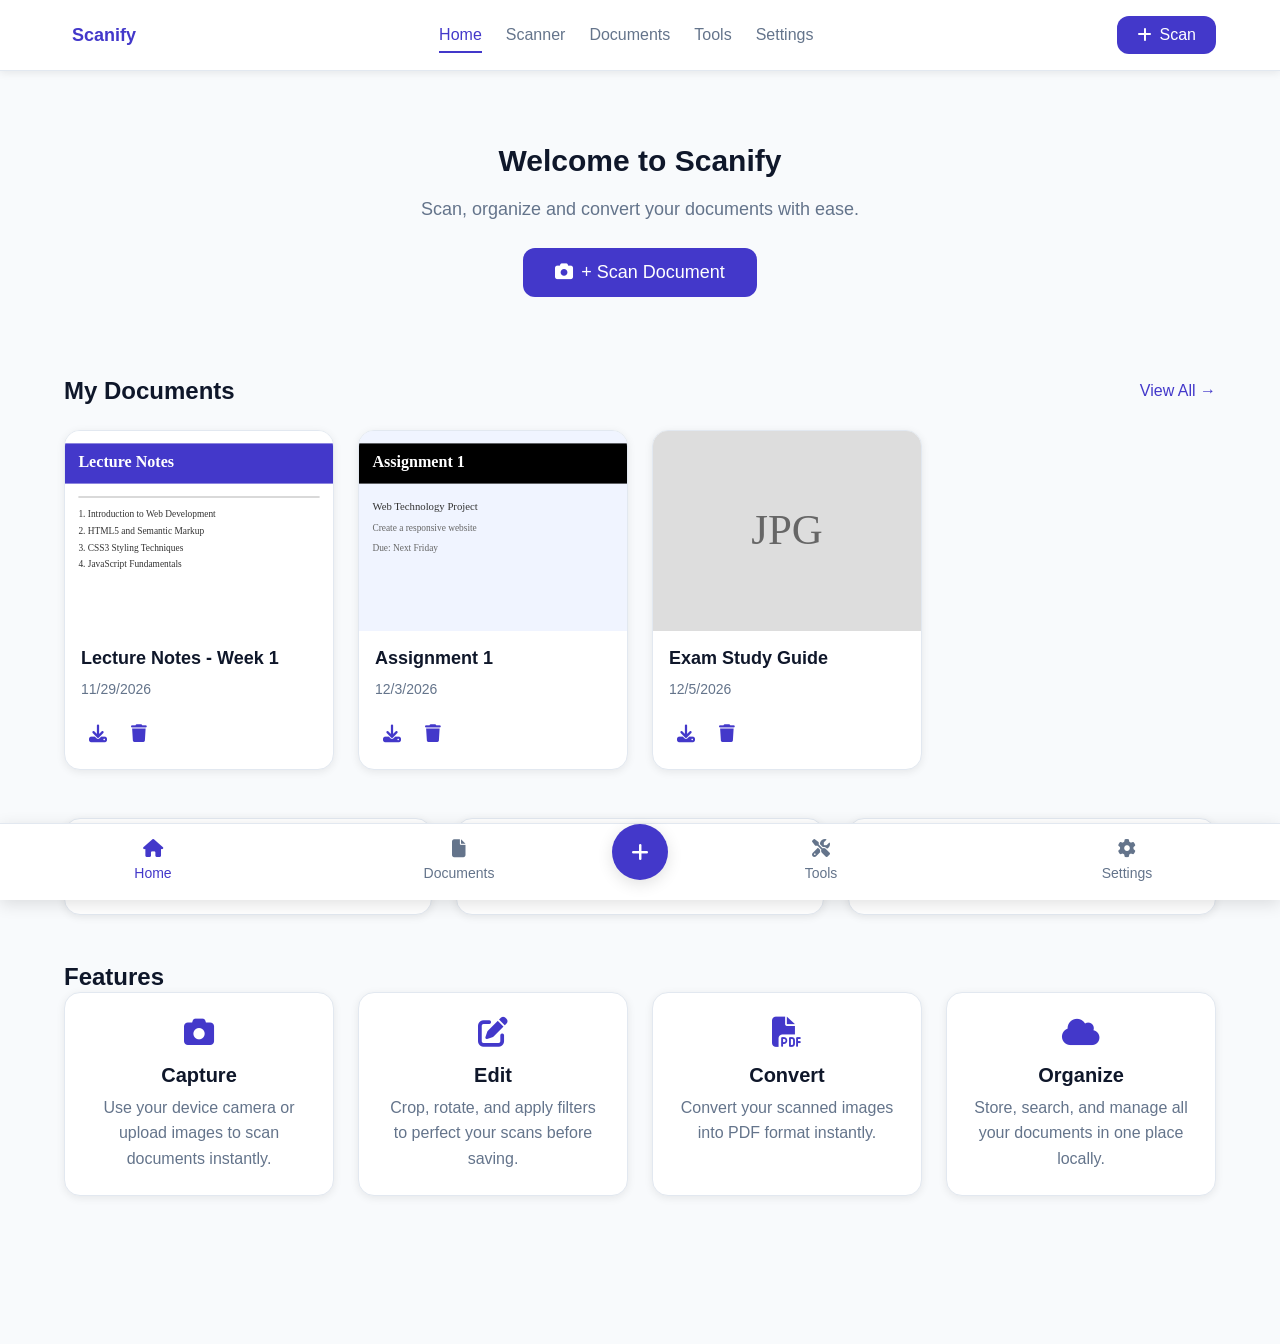
==== index.html @ d7776bcd "first commit" ====
<!DOCTYPE html>
<html lang="en">
<head>
    <meta charset="UTF-8">
    <meta name="viewport" content="width=device-width, initial-scale=1.0">
    <title>Scanify - Document Scanner</title>
    <link rel="stylesheet" href="css/style.css">
    <link rel="stylesheet" href="https://cdnjs.cloudflare.com/ajax/libs/font-awesome/6.4.0/css/all.min.css">
</head>
<body>
    <!-- Navigation Bar (Desktop) -->
    <nav class="navbar desktop-nav">
        <div class="navbar-container">
            <div class="navbar-logo">
                <i class="fas fa-file-scan"></i>
                <span>Scanify</span>
            </div>
            <ul class="nav-menu">
                <li><a href="index.html" class="active">Home</a></li>
                <li><a href="scanner.html">Scanner</a></li>
                <li><a href="documents.html">Documents</a></li>
                <li><a href="tools.html">Tools</a></li>
                <li><a href="settings.html">Settings</a></li>
            </ul>
            <button class="btn btn-primary nav-scan-btn" onclick="goToScanner()">
                <i class="fas fa-plus"></i> Scan
            </button>
        </div>
    </nav>

    <!-- Bottom Navigation (Mobile) -->
    <nav class="bottom-nav mobile-nav">
        <a href="index.html" class="nav-item active" data-page="home">
            <i class="fas fa-home"></i>
            <span>Home</span>
        </a>
        <a href="documents.html" class="nav-item" data-page="documents">
            <i class="fas fa-file"></i>
            <span>Documents</span>
        </a>
        <button class="nav-fab" onclick="goToScanner()" title="Scan Document">
            <i class="fas fa-plus"></i>
        </button>
        <a href="tools.html" class="nav-item" data-page="tools">
            <i class="fas fa-tools"></i>
            <span>Tools</span>
        </a>
        <a href="settings.html" class="nav-item" data-page="settings">
            <i class="fas fa-cog"></i>
            <span>Settings</span>
        </a>
    </nav>

    <!-- Main Content -->
    <main class="container">
        <!-- Header Section -->
        <header class="home-header">
            <div class="header-content">
                <h1>Welcome to Scanify</h1>
                <p>Scan, organize and convert your documents with ease.</p>
                <button class="btn btn-primary btn-large" onclick="goToScanner()">
                    <i class="fas fa-camera"></i> + Scan Document
                </button>
            </div>
        </header>

        <!-- Recent Documents Section -->
        <section class="recent-docs-section">
            <div class="section-header">
                <h2>My Documents</h2>
                <a href="documents.html" class="link">View All →</a>
            </div>

            <div id="recentDocumentsContainer" class="documents-grid">
                <!-- Documents will be loaded here by JavaScript -->
            </div>

            <div id="emptyState" class="empty-state" style="display: none;">
                <i class="fas fa-inbox"></i>
                <p>Your scanned documents will appear here.</p>
                <button class="btn btn-primary" onclick="goToScanner()">
                    <i class="fas fa-camera"></i> Start Scanning
                </button>
            </div>
        </section>

        <!-- Quick Stats -->
        <section class="stats-section">
            <div class="stat-card">
                <i class="fas fa-file"></i>
                <div class="stat-content">
                    <h3 id="totalDocuments">0</h3>
                    <p>Documents</p>
                </div>
            </div>
            <div class="stat-card">
                <i class="fas fa-image"></i>
                <div class="stat-content">
                    <h3>0</h3>
                    <p>Images</p>
                </div>
            </div>
            <div class="stat-card">
                <i class="fas fa-database"></i>
                <div class="stat-content">
                    <h3 id="storageUsed">0 KB</h3>
                    <p>Storage Used</p>
                </div>
            </div>
        </section>

        <!-- Features Section -->
        <section class="features-section">
            <h2>Features</h2>
            <div class="features-grid">
                <div class="feature-card">
                    <i class="fas fa-camera"></i>
                    <h3>Capture</h3>
                    <p>Use your device camera or upload images to scan documents instantly.</p>
                </div>
                <div class="feature-card">
                    <i class="fas fa-edit"></i>
                    <h3>Edit</h3>
                    <p>Crop, rotate, and apply filters to perfect your scans before saving.</p>
                </div>
                <div class="feature-card">
                    <i class="fas fa-file-pdf"></i>
                    <h3>Convert</h3>
                    <p>Convert your scanned images into PDF format instantly.</p>
                </div>
                <div class="feature-card">
                    <i class="fas fa-cloud"></i>
                    <h3>Organize</h3>
                    <p>Store, search, and manage all your documents in one place locally.</p>
                </div>
            </div>
        </section>
    </main>

    <!-- Toast Notification -->
    <div id="toast" class="toast"></div>

    <script src="js/app.js"></script>
    <script>
        // Load home page specific functionality
        function loadHomePage() {
            displayRecentDocuments();
            updateStats();
        }

        function displayRecentDocuments() {
            const container = document.getElementById('recentDocumentsContainer');
            const emptyState = document.getElementById('emptyState');
            const documents = getDocuments().slice(0, 6); // Show last 6 documents

            container.innerHTML = '';

            if (documents.length === 0) {
                emptyState.style.display = 'flex';
                return;
            }

            emptyState.style.display = 'none';

            documents.forEach(doc => {
                const card = createDocumentCard(doc);
                container.appendChild(card);
            });
        }

        function createDocumentCard(doc) {
            const card = document.createElement('div');
            card.className = 'document-card';
            card.innerHTML = `
                <div class="card-image">
                    <img src="${doc.imageData}" alt="${doc.name}" onerror="this.src='data:image/svg+xml,%3Csvg xmlns=%22http://www.w3.org/2000/svg%22 viewBox=%220 0 100 100%22%3E%3Crect fill=%22%23ddd%22 width=%22100%22 height=%22100%22/%3E%3Ctext x=%2250%22 y=%2250%22 text-anchor=%22middle%22 dy=%22.3em%22 fill=%22%23666%22%3E${doc.fileType}%3C/text%3E%3C/svg%3E'">
                </div>
                <div class="card-content">
                    <h3>${doc.name}</h3>
                    <p class="card-date">${new Date(doc.createdAt).toLocaleDateString()}</p>
                    <div class="card-actions">
                        <button class="btn-icon" title="Download" onclick="downloadDocument('${doc.id}')">
                            <i class="fas fa-download"></i>
                        </button>
                        <button class="btn-icon" title="Delete" onclick="deleteDocumentWithConfirm('${doc.id}')">
                            <i class="fas fa-trash"></i>
                        </button>
                    </div>
                </div>
            `;
            return card;
        }

        function updateStats() {
            const documents = getDocuments();
            document.getElementById('totalDocuments').textContent = documents.length;

            // Calculate storage used
            let storageUsed = 0;
            documents.forEach(doc => {
                if (doc.imageData) {
                    storageUsed += doc.imageData.length;
                }
            });

            const storageKB = (storageUsed / 1024).toFixed(2);
            document.getElementById('storageUsed').textContent = storageKB + ' KB';
        }

        function goToScanner() {
            window.location.href = 'scanner.html';
        }

        // Load page on startup
        document.addEventListener('DOMContentLoaded', loadHomePage);
    </script>
</body>
</html>
---- css/style.css ----
/* ===== ROOT VARIABLES ===== */
:root {
    /* Colors */
    --primary: #4338CA;
    --primary-light: #6366F1;
    --primary-dark: #312E81;
    --secondary: #0EA5E9;
    --success: #10B981;
    --danger: #EF4444;
    --warning: #F59E0B;
    
    --bg-primary: #F8FAFC;
    --bg-secondary: #FFFFFF;
    --bg-tertiary: #F1F5F9;
    
    --text-primary: #0F172A;
    --text-secondary: #64748B;
    --text-light: #94A3B8;
    
    --border-color: #E2E8F0;
    --shadow: 0 2px 8px rgba(0, 0, 0, 0.08);
    --shadow-md: 0 4px 16px rgba(0, 0, 0, 0.12);
    
    /* Spacing */
    --spacing-xs: 4px;
    --spacing-sm: 8px;
    --spacing-md: 16px;
    --spacing-lg: 24px;
    --spacing-xl: 32px;
    --spacing-2xl: 48px;
    
    /* Font */
    --font-primary: -apple-system, BlinkMacSystemFont, 'Segoe UI', Roboto, Oxygen, Ubuntu, Cantarell, sans-serif;
    --font-size-sm: 0.875rem;
    --font-size-base: 1rem;
    --font-size-lg: 1.125rem;
    --font-size-xl: 1.25rem;
    --font-size-2xl: 1.5rem;
    --font-size-3xl: 1.875rem;
    
    /* Border Radius */
    --radius-sm: 6px;
    --radius-md: 12px;
    --radius-lg: 16px;
    
    /* Transitions */
    --transition: all 0.3s ease;
}

/* Dark Mode */
[data-theme="dark"] {
    --bg-primary: #0F172A;
    --bg-secondary: #1E293B;
    --bg-tertiary: #334155;
    
    --text-primary: #F8FAFC;
    --text-secondary: #CBD5E1;
    --text-light: #94A3B8;
    
    --border-color: #334155;
    --shadow: 0 2px 8px rgba(0, 0, 0, 0.3);
    --shadow-md: 0 4px 16px rgba(0, 0, 0, 0.4);
}

/* ===== GLOBAL STYLES ===== */
* {
    margin: 0;
    padding: 0;
    box-sizing: border-box;
}

html {
    scroll-behavior: smooth;
}

body {
    font-family: var(--font-primary);
    background-color: var(--bg-primary);
    color: var(--text-primary);
    line-height: 1.6;
    transition: var(--transition);
}

/* ===== TYPOGRAPHY ===== */
h1, h2, h3, h4, h5, h6 {
    font-weight: 600;
    line-height: 1.2;
}

h1 {
    font-size: var(--font-size-3xl);
}

h2 {
    font-size: var(--font-size-2xl);
}

h3 {
    font-size: var(--font-size-xl);
}

a {
    color: var(--primary);
    text-decoration: none;
    transition: var(--transition);
}

a:hover {
    color: var(--primary-light);
}

.link {
    color: var(--primary);
    font-weight: 500;
}

.link:hover {
    color: var(--primary-light);
    text-decoration: underline;
}

/* ===== NAVBAR ===== */
.navbar {
    background-color: var(--bg-secondary);
    box-shadow: var(--shadow);
    position: sticky;
    top: 0;
    z-index: 100;
    border-bottom: 1px solid var(--border-color);
}

.navbar-container {
    display: flex;
    justify-content: space-between;
    align-items: center;
    max-width: 1200px;
    margin: 0 auto;
    padding: var(--spacing-md) var(--spacing-lg);
}

.navbar-logo {
    display: flex;
    align-items: center;
    gap: var(--spacing-sm);
    font-size: var(--font-size-lg);
    font-weight: 700;
    color: var(--primary);
}

.navbar-logo i {
    font-size: var(--font-size-2xl);
}

.nav-menu {
    display: flex;
    list-style: none;
    gap: var(--spacing-lg);
}

.nav-menu a {
    color: var(--text-secondary);
    font-weight: 500;
    transition: var(--transition);
    padding: var(--spacing-sm) 0;
    border-bottom: 2px solid transparent;
}

.nav-menu a:hover,
.nav-menu a.active {
    color: var(--primary);
    border-bottom-color: var(--primary);
}

.nav-scan-btn {
    white-space: nowrap;
}

/* Mobile Navigation */
.mobile-nav {
    display: none;
}

.bottom-nav {
    position: fixed;
    bottom: 0;
    left: 0;
    right: 0;
    background-color: var(--bg-secondary);
    border-top: 1px solid var(--border-color);
    display: flex;
    justify-content: space-around;
    align-items: center;
    padding: var(--spacing-sm) 0;
    z-index: 100;
    box-shadow: var(--shadow-md);
}

.nav-item {
    display: flex;
    flex-direction: column;
    align-items: center;
    justify-content: center;
    gap: var(--spacing-xs);
    color: var(--text-secondary);
    font-size: var(--font-size-sm);
    padding: var(--spacing-sm) var(--spacing-md);
    transition: var(--transition);
    flex: 1;
    text-align: center;
}

.nav-item:hover,
.nav-item.active {
    color: var(--primary);
}

.nav-item i {
    font-size: var(--font-size-lg);
}

.nav-fab {
    width: 56px;
    height: 56px;
    border-radius: 50%;
    background-color: var(--primary);
    color: white;
    border: none;
    font-size: var(--font-size-xl);
    cursor: pointer;
    box-shadow: var(--shadow-md);
    display: flex;
    align-items: center;
    justify-content: center;
    transition: var(--transition);
    margin-top: -20px;
}

.nav-fab:hover {
    background-color: var(--primary-light);
    transform: scale(1.1);
}

/* ===== BUTTONS ===== */
.btn {
    padding: 10px 20px;
    border: none;
    border-radius: var(--radius-md);
    font-size: var(--font-size-base);
    font-weight: 500;
    cursor: pointer;
    transition: var(--transition);
    display: inline-flex;
    align-items: center;
    gap: var(--spacing-sm);
    white-space: nowrap;
}

.btn-primary {
    background-color: var(--primary);
    color: white;
}

.btn-primary:hover {
    background-color: var(--primary-light);
    box-shadow: var(--shadow-md);
}

.btn-secondary {
    background-color: var(--bg-tertiary);
    color: var(--text-primary);
    border: 1px solid var(--border-color);
}

.btn-secondary:hover {
    background-color: var(--border-color);
}

.btn-danger {
    background-color: var(--danger);
    color: white;
}

.btn-danger:hover {
    background-color: #DC2626;
}

.btn-large {
    padding: 14px 32px;
    font-size: var(--font-size-lg);
}

.btn-icon {
    padding: 8px;
    background-color: transparent;
    color: var(--primary);
    border: none;
    font-size: var(--font-size-lg);
}

.btn-icon:hover {
    background-color: var(--bg-tertiary);
    border-radius: var(--radius-md);
}

/* ===== CONTAINER ===== */
.container {
    max-width: 1200px;
    margin: 0 auto;
    padding: var(--spacing-lg) var(--spacing-lg) 100px var(--spacing-lg);
}

/* ===== FORMS ===== */
.form-input,
.form-input input,
.form-input select,
.form-input textarea {
    width: 100%;
    padding: 10px 12px;
    border: 1px solid var(--border-color);
    border-radius: var(--radius-md);
    background-color: var(--bg-secondary);
    color: var(--text-primary);
    font-family: var(--font-primary);
    font-size: var(--font-size-base);
    transition: var(--transition);
}

input.form-input,
select.form-input,
textarea.form-input {
    width: 100%;
    padding: 10px 12px;
    border: 1px solid var(--border-color);
    border-radius: var(--radius-md);
    background-color: var(--bg-secondary);
    color: var(--text-primary);
    font-family: var(--font-primary);
    font-size: var(--font-size-base);
}

.form-input:focus,
input.form-input:focus,
select.form-input:focus,
textarea.form-input:focus {
    outline: none;
    border-color: var(--primary);
    box-shadow: 0 0 0 3px rgba(67, 56, 202, 0.1);
}

.form-group {
    margin-bottom: var(--spacing-lg);
}

.form-group label {
    display: block;
    margin-bottom: var(--spacing-sm);
    font-weight: 500;
    color: var(--text-primary);
}

/* ===== CARDS ===== */
.card {
    background-color: var(--bg-secondary);
    border: 1px solid var(--border-color);
    border-radius: var(--radius-lg);
    padding: var(--spacing-lg);
    box-shadow: var(--shadow);
    transition: var(--transition);
}

.card:hover {
    box-shadow: var(--shadow-md);
    transform: translateY(-2px);
}

.document-card {
    background-color: var(--bg-secondary);
    border: 1px solid var(--border-color);
    border-radius: var(--radius-lg);
    overflow: hidden;
    transition: var(--transition);
    box-shadow: var(--shadow);
}

.document-card:hover {
    box-shadow: var(--shadow-md);
    transform: translateY(-4px);
}

.card-image {
    width: 100%;
    height: 200px;
    background-color: var(--bg-tertiary);
    overflow: hidden;
}

.card-image img {
    width: 100%;
    height: 100%;
    object-fit: cover;
}

.card-content {
    padding: var(--spacing-md);
}

.card-content h3 {
    margin-bottom: var(--spacing-sm);
    font-size: var(--font-size-lg);
    line-height: 1.3;
}

.card-date {
    font-size: var(--font-size-sm);
    color: var(--text-secondary);
    margin-bottom: var(--spacing-md);
}

.card-actions {
    display: flex;
    gap: var(--spacing-sm);
}

/* ===== MODALS ===== */
.modal {
    display: none;
    position: fixed;
    top: 0;
    left: 0;
    right: 0;
    bottom: 0;
    background-color: rgba(0, 0, 0, 0.5);
    z-index: 1000;
    align-items: center;
    justify-content: center;
    padding: var(--spacing-lg);
    overflow-y: auto;
}

.modal.active {
    display: flex;
}

.modal-content {
    background-color: var(--bg-secondary);
    border-radius: var(--radius-lg);
    box-shadow: var(--shadow-md);
    max-width: 500px;
    width: 100%;
    max-height: 90vh;
    overflow-y: auto;
}

.modal-large {
    max-width: 800px;
}

.modal-header {
    display: flex;
    justify-content: space-between;
    align-items: center;
    padding: var(--spacing-lg);
    border-bottom: 1px solid var(--border-color);
}

.modal-header h2 {
    margin: 0;
}

.modal-close {
    background: none;
    border: none;
    font-size: var(--font-size-2xl);
    color: var(--text-secondary);
    cursor: pointer;
    transition: var(--transition);
}

.modal-close:hover {
    color: var(--text-primary);
}

.modal-body {
    padding: var(--spacing-lg);
}

.modal-footer {
    display: flex;
    gap: var(--spacing-md);
    padding: var(--spacing-lg);
    border-top: 1px solid var(--border-color);
    justify-content: flex-end;
}

/* ===== SECTIONS ===== */
.section-header {
    display: flex;
    justify-content: space-between;
    align-items: center;
    margin-bottom: var(--spacing-lg);
}

.section-header h2 {
    margin: 0;
}

.section-subtitle {
    color: var(--text-secondary);
    margin-bottom: var(--spacing-xl);
}

/* ===== GRID LAYOUTS ===== */
.documents-grid {
    display: grid;
    grid-template-columns: repeat(auto-fill, minmax(220px, 1fr));
    gap: var(--spacing-lg);
    margin-bottom: var(--spacing-xl);
}

.tools-grid {
    display: grid;
    grid-template-columns: repeat(auto-fit, minmax(300px, 1fr));
    gap: var(--spacing-lg);
    margin: var(--spacing-xl) 0;
}

.features-grid {
    display: grid;
    grid-template-columns: repeat(auto-fit, minmax(250px, 1fr));
    gap: var(--spacing-lg);
}

/* ===== HOME PAGE ===== */
.home-header {
    text-align: center;
    padding: var(--spacing-2xl) 0;
    margin-bottom: var(--spacing-xl);
}

.home-header h1 {
    margin-bottom: var(--spacing-md);
    color: var(--text-primary);
}

.home-header p {
    font-size: var(--font-size-lg);
    color: var(--text-secondary);
    margin-bottom: var(--spacing-lg);
}

.recent-docs-section {
    margin-bottom: var(--spacing-2xl);
}

.stats-section {
    display: grid;
    grid-template-columns: repeat(auto-fit, minmax(200px, 1fr));
    gap: var(--spacing-lg);
    margin: var(--spacing-xl) 0;
}

.stat-card {
    background-color: var(--bg-secondary);
    border: 1px solid var(--border-color);
    border-radius: var(--radius-lg);
    padding: var(--spacing-lg);
    display: flex;
    align-items: center;
    gap: var(--spacing-lg);
    box-shadow: var(--shadow);
}

.stat-card i {
    font-size: var(--font-size-2xl);
    color: var(--primary);
}

.stat-content h3 {
    margin: 0;
    color: var(--primary);
}

.stat-content p {
    margin: 0;
    color: var(--text-secondary);
    font-size: var(--font-size-sm);
}

.features-section {
    margin: var(--spacing-2xl) 0;
}

.feature-card {
    background-color: var(--bg-secondary);
    border: 1px solid var(--border-color);
    border-radius: var(--radius-lg);
    padding: var(--spacing-lg);
    text-align: center;
    box-shadow: var(--shadow);
    transition: var(--transition);
}

.feature-card:hover {
    box-shadow: var(--shadow-md);
    transform: translateY(-4px);
}

.feature-card i {
    font-size: var(--font-size-3xl);
    color: var(--primary);
    margin-bottom: var(--spacing-md);
}

.feature-card h3 {
    margin-bottom: var(--spacing-sm);
}

.feature-card p {
    color: var(--text-secondary);
    margin: 0;
}

/* ===== EMPTY STATE ===== */
.empty-state {
    display: flex;
    flex-direction: column;
    align-items: center;
    justify-content: center;
    padding: var(--spacing-2xl);
    text-align: center;
    color: var(--text-secondary);
}

.empty-state i {
    font-size: 64px;
    color: var(--border-color);
    margin-bottom: var(--spacing-lg);
}

.empty-state p {
    margin-bottom: var(--spacing-lg);
}

/* ===== SCANNER ===== */
.scanner-container {
    max-width: 800px;
}

.scan-options {
    display: grid;
    grid-template-columns: repeat(auto-fit, minmax(250px, 1fr));
    gap: var(--spacing-lg);
    margin: var(--spacing-xl) 0;
}

.option-card {
    background-color: var(--bg-secondary);
    border: 2px dashed var(--border-color);
    border-radius: var(--radius-lg);
    padding: var(--spacing-lg);
    text-align: center;
    cursor: pointer;
    transition: var(--transition);
}

.option-card:hover {
    border-color: var(--primary);
    background-color: var(--bg-tertiary);
    box-shadow: var(--shadow);
}

.option-card i {
    font-size: var(--font-size-3xl);
    color: var(--primary);
    margin-bottom: var(--spacing-md);
}

.option-card h3 {
    margin-bottom: var(--spacing-sm);
}

.option-card p {
    color: var(--text-secondary);
    margin: 0;
}

.camera-section {
    margin: var(--spacing-xl) 0;
}

.camera-wrapper {
    background-color: #000;
    border-radius: var(--radius-lg);
    overflow: hidden;
    position: relative;
}

#cameraPreview {
    width: 100%;
    display: block;
}

.camera-controls {
    display: flex;
    gap: var(--spacing-md);
    justify-content: center;
    padding: var(--spacing-lg);
    background-color: var(--bg-secondary);
    border-top: 1px solid var(--border-color);
}

.editor-section {
    margin: var(--spacing-xl) 0;
}

.editor-preview {
    background-color: var(--bg-tertiary);
    border: 1px solid var(--border-color);
    border-radius: var(--radius-lg);
    padding: var(--spacing-lg);
    margin-bottom: var(--spacing-lg);
    max-height: 500px;
    overflow-y: auto;
    display: flex;
    align-items: center;
    justify-content: center;
}

#editorCanvas,
#cropCanvas {
    max-width: 100%;
    max-height: 100%;
}

.editor-toolbar {
    display: grid;
    grid-template-columns: repeat(auto-fit, minmax(150px, 1fr));
    gap: var(--spacing-md);
    padding: var(--spacing-lg);
    background-color: var(--bg-secondary);
    border: 1px solid var(--border-color);
    border-radius: var(--radius-lg);
    margin-bottom: var(--spacing-lg);
}

.toolbar-group {
    display: flex;
    flex-direction: column;
    gap: var(--spacing-sm);
}

.toolbar-group label {
    font-size: var(--font-size-sm);
    font-weight: 500;
    color: var(--text-secondary);
}

.toolbar-group select,
.toolbar-group input {
    padding: 8px;
    border: 1px solid var(--border-color);
    border-radius: var(--radius-md);
    background-color: var(--bg-primary);
    color: var(--text-primary);
}

.editor-actions {
    display: flex;
    gap: var(--spacing-md);
}

.editor-actions .btn {
    flex: 1;
}

/* ===== DOCUMENTS ===== */
.documents-container {
    max-width: 1000px;
}

.documents-header {
    margin-bottom: var(--spacing-xl);
}

.documents-header h1 {
    margin-bottom: var(--spacing-lg);
}

.search-bar {
    position: relative;
    max-width: 400px;
}

.search-bar i {
    position: absolute;
    left: var(--spacing-md);
    top: 50%;
    transform: translateY(-50%);
    color: var(--text-secondary);
}

.search-bar input {
    width: 100%;
    padding: 10px 12px 10px 36px;
    border: 1px solid var(--border-color);
    border-radius: var(--radius-md);
    background-color: var(--bg-secondary);
    color: var(--text-primary);
}

.preview-image {
    max-width: 100%;
    max-height: 500px;
}

/* ===== TOOLS ===== */
.tool-card {
    background-color: var(--bg-secondary);
    border: 1px solid var(--border-color);
    border-radius: var(--radius-lg);
    padding: var(--spacing-lg);
    text-align: center;
    box-shadow: var(--shadow);
    transition: var(--transition);
}

.tool-card:hover {
    box-shadow: var(--shadow-md);
    transform: translateY(-4px);
}

.tool-icon {
    font-size: 48px;
    color: var(--primary);
    margin-bottom: var(--spacing-md);
}

.tool-card h3 {
    margin-bottom: var(--spacing-sm);
}

.tool-card p {
    color: var(--text-secondary);
    margin-bottom: var(--spacing-lg);
}

.compression-section,
.pdf-section,
.merge-section {
    margin-bottom: var(--spacing-lg);
    padding: var(--spacing-lg);
    background-color: var(--bg-tertiary);
    border-radius: var(--radius-md);
}

.compression-section h3,
.pdf-section h3,
.merge-section h3 {
    margin-bottom: var(--spacing-md);
}

.quality-control {
    display: flex;
    align-items: center;
    gap: var(--spacing-md);
    margin-bottom: var(--spacing-md);
}

.quality-control input[type="range"] {
    flex: 1;
}

.quality-control span {
    min-width: 50px;
    text-align: right;
    font-weight: 500;
}

.compression-preview {
    padding: var(--spacing-lg);
    background-color: var(--bg-primary);
    border-radius: var(--radius-md);
    text-align: center;
}

.compression-preview canvas {
    max-width: 100%;
    max-height: 400px;
}

.pdf-preview,
.merge-preview {
    padding: var(--spacing-lg);
    background-color: var(--bg-primary);
    border-radius: var(--radius-md);
}

.image-list {
    display: grid;
    grid-template-columns: repeat(auto-fill, minmax(150px, 1fr));
    gap: var(--spacing-md);
}

.image-item {
    position: relative;
    border-radius: var(--radius-md);
    overflow: hidden;
    background-color: var(--bg-tertiary);
}

.image-item img {
    width: 100%;
    height: 150px;
    object-fit: cover;
}

.image-item .remove-btn {
    position: absolute;
    top: var(--spacing-sm);
    right: var(--spacing-sm);
    background-color: var(--danger);
    color: white;
    border: none;
    border-radius: 50%;
    width: 28px;
    height: 28px;
    cursor: pointer;
    display: flex;
    align-items: center;
    justify-content: center;
    opacity: 0;
    transition: var(--transition);
}

.image-item:hover .remove-btn {
    opacity: 1;
}

/* ===== SETTINGS ===== */
.settings-section {
    background-color: var(--bg-secondary);
    border: 1px solid var(--border-color);
    border-radius: var(--radius-lg);
    padding: var(--spacing-lg);
    margin-bottom: var(--spacing-lg);
    box-shadow: var(--shadow);
}

.settings-section .section-header {
    gap: var(--spacing-md);
    margin-bottom: var(--spacing-lg);
}

.settings-section .section-header i {
    font-size: var(--font-size-xl);
    color: var(--primary);
}

.settings-content {
    padding-top: var(--spacing-lg);
    border-top: 1px solid var(--border-color);
}

.setting-item {
    display: flex;
    justify-content: space-between;
    align-items: center;
    padding: var(--spacing-md) 0;
    gap: var(--spacing-lg);
}

.setting-label h3 {
    margin-bottom: var(--spacing-sm);
}

.setting-label p {
    color: var(--text-secondary);
    font-size: var(--font-size-sm);
    margin: 0;
}

.theme-toggle {
    display: flex;
    gap: var(--spacing-sm);
}

.theme-btn {
    padding: 8px 16px;
    border: 1px solid var(--border-color);
    border-radius: var(--radius-md);
    background-color: var(--bg-primary);
    color: var(--text-primary);
    cursor: pointer;
    transition: var(--transition);
}

.theme-btn.active {
    background-color: var(--primary);
    color: white;
    border-color: var(--primary);
}

.info-box {
    background-color: var(--bg-tertiary);
    border-radius: var(--radius-md);
    padding: var(--spacing-lg);
    margin-bottom: var(--spacing-lg);
}

.info-item {
    display: flex;
    justify-content: space-between;
    padding: var(--spacing-md) 0;
    border-bottom: 1px solid var(--border-color);
}

.info-item:last-child {
    border-bottom: none;
}

.info-label {
    font-weight: 500;
    color: var(--text-secondary);
}

.info-value {
    color: var(--primary);
    font-weight: 600;
}

.app-description {
    color: var(--text-secondary);
    margin-bottom: var(--spacing-lg);
}

.app-features {
    list-style: none;
    display: grid;
    grid-template-columns: repeat(auto-fit, minmax(200px, 1fr));
    gap: var(--spacing-md);
    margin-bottom: var(--spacing-lg);
}

.app-features li {
    display: flex;
    align-items: center;
    gap: var(--spacing-sm);
    color: var(--text-secondary);
}

.app-features i {
    color: var(--success);
}

.contact-info {
    display: grid;
    grid-template-columns: repeat(auto-fit, minmax(250px, 1fr));
    gap: var(--spacing-lg);
    margin-bottom: var(--spacing-xl);
}

.contact-item {
    display: flex;
    gap: var(--spacing-md);
    padding: var(--spacing-md);
    background-color: var(--bg-tertiary);
    border-radius: var(--radius-md);
}

.contact-item i {
    font-size: var(--font-size-xl);
    color: var(--primary);
    flex-shrink: 0;
}

.contact-item h4 {
    margin: 0 0 var(--spacing-sm) 0;
}

.contact-item a,
.contact-item span {
    color: var(--text-secondary);
    margin: 0;
}

.contact-form {
    background-color: var(--bg-tertiary);
    padding: var(--spacing-lg);
    border-radius: var(--radius-md);
}

.contact-form h3 {
    margin-bottom: var(--spacing-lg);
}

.about-content {
    color: var(--text-secondary);
}

.about-content p {
    margin-bottom: var(--spacing-md);
}

.text-muted {
    color: var(--text-light);
    font-size: var(--font-size-sm);
}

/* ===== TOAST NOTIFICATIONS ===== */
.toast {
    position: fixed;
    bottom: 120px;
    left: 50%;
    transform: translateX(-50%);
    background-color: var(--text-primary);
    color: var(--bg-primary);
    padding: var(--spacing-md) var(--spacing-lg);
    border-radius: var(--radius-md);
    box-shadow: var(--shadow-md);
    z-index: 2000;
    opacity: 0;
    pointer-events: none;
    transition: var(--transition);
}

.toast.show {
    opacity: 1;
    pointer-events: all;
}

/* ===== UTILITIES ===== */
.text-center {
    text-align: center;
}

.text-right {
    text-align: right;
}

.mt-md {
    margin-top: var(--spacing-md);
}

.mb-md {
    margin-bottom: var(--spacing-md);
}

.gap-md {
    gap: var(--spacing-md);
}

/* ===== RESPONSIVE DESIGN ===== */
@media (max-width: 768px) {
    .desktop-nav {
        display: none;
    }

    .mobile-nav {
        display: flex;
    }

    .container {
        padding: var(--spacing-lg) var(--spacing-md) 100px var(--spacing-md);
    }

    .documents-grid {
        grid-template-columns: repeat(auto-fill, minmax(150px, 1fr));
    }

    .tools-grid {
        grid-template-columns: 1fr;
    }

    .features-grid {
        grid-template-columns: 1fr;
    }

    .stats-section {
        grid-template-columns: 1fr;
    }

    .nav-menu {
        display: none;
    }

    .setting-item {
        flex-direction: column;
        align-items: flex-start;
    }

    .contact-info {
        grid-template-columns: 1fr;
    }

    .editor-toolbar {
        grid-template-columns: repeat(2, 1fr);
    }

    .modal-content {
        max-width: 90%;
    }

    .search-bar {
        max-width: 100%;
    }

    .home-header {
        padding: var(--spacing-lg) 0;
    }

    .home-header h1 {
        font-size: var(--font-size-2xl);
    }
}

@media (max-width: 480px) {
    :root {
        --font-size-xl: 1.125rem;
        --font-size-2xl: 1.375rem;
        --font-size-3xl: 1.625rem;
    }

    .container {
        padding: var(--spacing-md) var(--spacing-sm) 100px var(--spacing-sm);
    }

    .documents-grid {
        grid-template-columns: repeat(auto-fill, minmax(120px, 1fr));
    }

    .nav-item {
        padding: var(--spacing-xs) var(--spacing-sm);
    }

    .nav-item span {
        display: none;
    }

    .editor-toolbar {
        grid-template-columns: 1fr;
    }

    .editor-actions {
        flex-direction: column;
    }

    .modal-footer {
        flex-direction: column-reverse;
    }

    .modal-footer .btn {
        width: 100%;
    }

    .btn {
        padding: 10px 16px;
        font-size: var(--font-size-sm);
    }

    .btn-large {
        padding: 12px 24px;
        font-size: var(--font-size-base);
    }
}
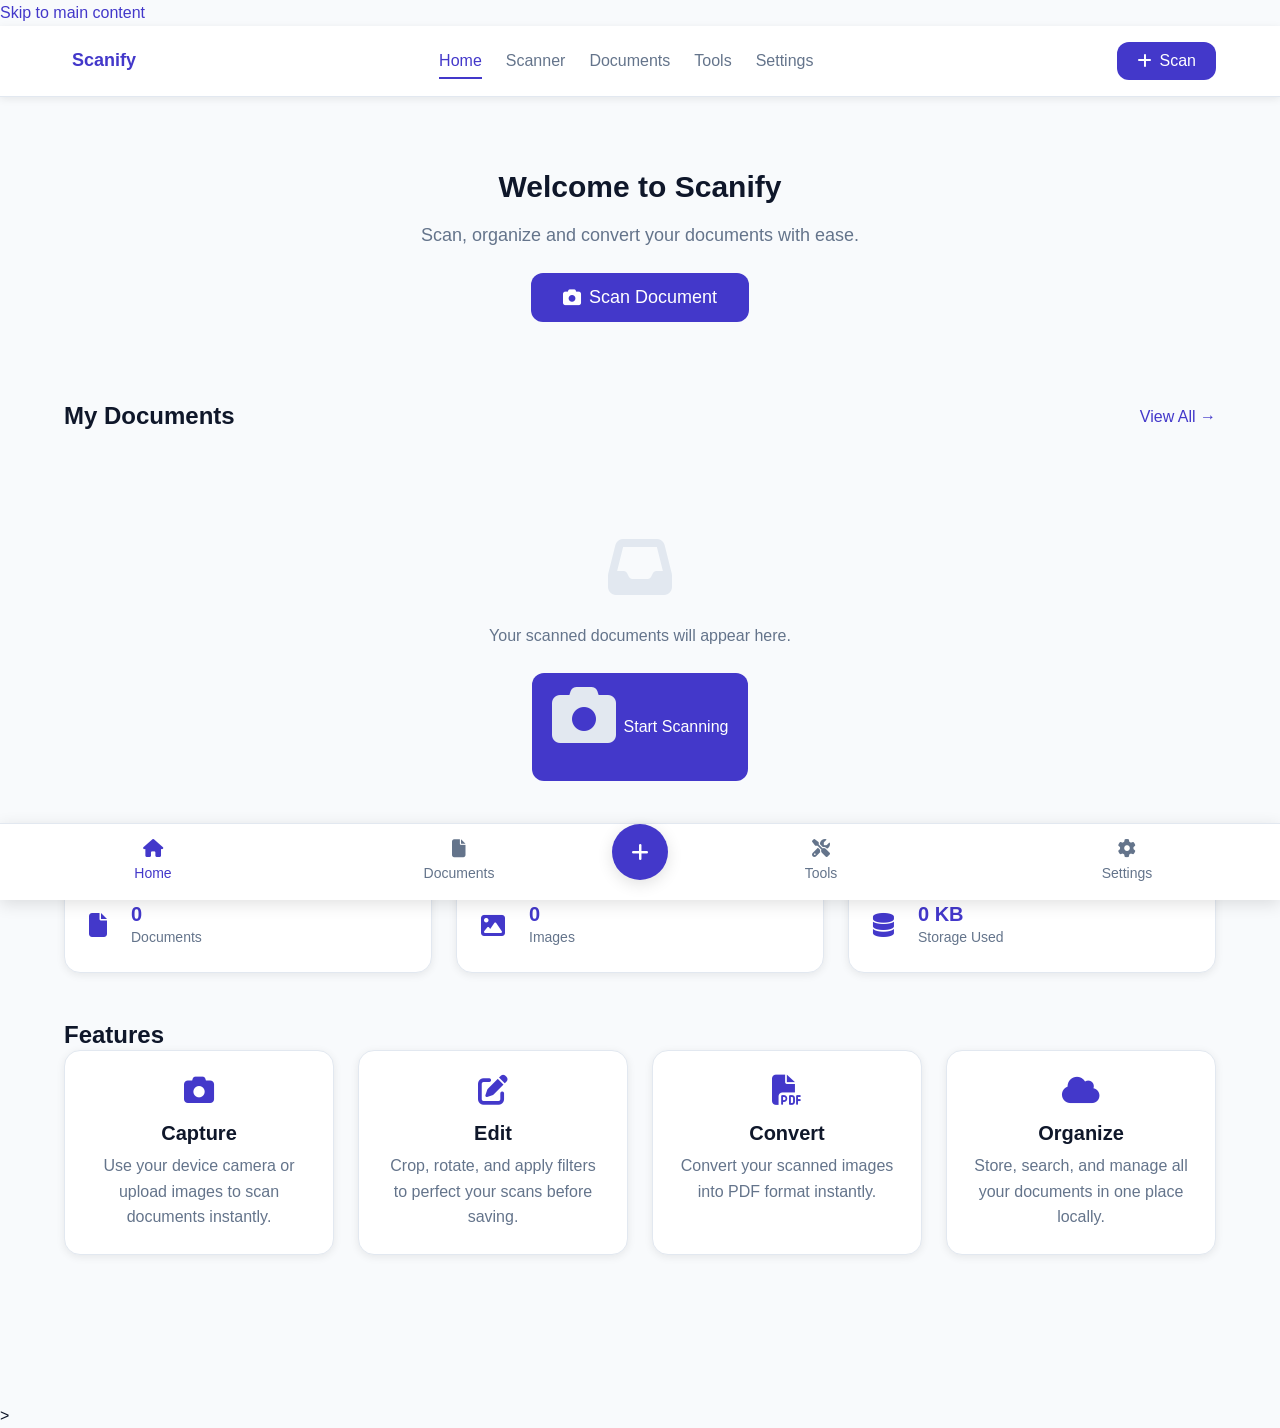
==== commit 4ee87cdc: "Complete professional update: all HTML, CSS, JS files + settings.js" ====
--- a/index.html
+++ b/index.html
@@ -2,106 +2,159 @@
 <html lang="en">
 <head>
     <meta charset="UTF-8">
-    <meta name="viewport" content="width=device-width, initial-scale=1.0">
-    <title>Scanify - Document Scanner</title>
+    <meta name="viewport" content="width=device-width, initial-scale=1.0, viewport-fit=cover">
+    <meta name="description" content="Scanify — Scan, organize, edit and convert your documents into PDF instantly, right from your browser.">
+    <meta name="theme-color" content="#2563eb">
+    <meta name="color-scheme" content="light dark">
+
+    <title>Scanify — Document Scanner</title>
+
+    <!-- Favicon -->
+    <link rel="icon" type="image/svg+xml" href="data:image/svg+xml,%3Csvg xmlns='http://www.w3.org/2000/svg' viewBox='0 0 100 100'%3E%3Ctext y='.9em' font-size='90'%3E📄%3C/text%3E%3C/svg%3E">
+
+    <!-- Stylesheets -->
     <link rel="stylesheet" href="css/style.css">
-    <link rel="stylesheet" href="https://cdnjs.cloudflare.com/ajax/libs/font-awesome/6.4.0/css/all.min.css">
+    <link
+        rel="stylesheet"
+        href="https://cdnjs.cloudflare.com/ajax/libs/font-awesome/6.5.2/css/all.min.css"
+        integrity="sha512-SnH5WK+bZxgPHs44uWIX+LLJAJ9/2PkPKZ5QiAj6Ta86w+fsb2TkcmfRyVX3pBnMFcV7oQPJkl9QevSCWr3W6A=="
+        crossorigin="anonymous"
+        referrerpolicy="no-referrer"
+    >
 </head>
+
 <body>
-    <!-- Navigation Bar (Desktop) -->
-    <nav class="navbar desktop-nav">
+    <!-- ============ Skip Link (Accessibility) ============ -->
+    <a href="#main-content" class="skip-link">Skip to main content</a>
+
+    <!-- ============ Desktop Navigation ============ -->
+    <nav class="navbar desktop-nav" aria-label="Primary navigation">
         <div class="navbar-container">
-            <div class="navbar-logo">
-                <i class="fas fa-file-scan"></i>
+            <a href="index.html" class="navbar-logo" aria-label="Scanify home">
+                <i class="fas fa-file-scan" aria-hidden="true"></i>
                 <span>Scanify</span>
-            </div>
+            </a>
+
             <ul class="nav-menu">
-                <li><a href="index.html" class="active">Home</a></li>
+                <li><a href="index.html" class="active" aria-current="page">Home</a></li>
                 <li><a href="scanner.html">Scanner</a></li>
                 <li><a href="documents.html">Documents</a></li>
                 <li><a href="tools.html">Tools</a></li>
                 <li><a href="settings.html">Settings</a></li>
             </ul>
-            <button class="btn btn-primary nav-scan-btn" onclick="goToScanner()">
-                <i class="fas fa-plus"></i> Scan
+
+            <button
+                type="button"
+                class="btn btn-primary nav-scan-btn"
+                data-action="go-to-scanner"
+                aria-label="Start a new scan"
+            >
+                <i class="fas fa-plus" aria-hidden="true"></i>
+                <span>Scan</span>
             </button>
         </div>
     </nav>
 
-    <!-- Bottom Navigation (Mobile) -->
-    <nav class="bottom-nav mobile-nav">
-        <a href="index.html" class="nav-item active" data-page="home">
-            <i class="fas fa-home"></i>
+    <!-- ============ Mobile Bottom Navigation ============ -->
+    <nav class="bottom-nav mobile-nav" aria-label="Mobile navigation">
+        <a href="index.html" class="nav-item active" data-page="home" aria-current="page">
+            <i class="fas fa-home" aria-hidden="true"></i>
             <span>Home</span>
         </a>
         <a href="documents.html" class="nav-item" data-page="documents">
-            <i class="fas fa-file"></i>
+            <i class="fas fa-file" aria-hidden="true"></i>
             <span>Documents</span>
         </a>
-        <button class="nav-fab" onclick="goToScanner()" title="Scan Document">
-            <i class="fas fa-plus"></i>
+
+        <button
+            type="button"
+            class="nav-fab"
+            data-action="go-to-scanner"
+            aria-label="Scan a document"
+            title="Scan Document"
+        >
+            <i class="fas fa-plus" aria-hidden="true"></i>
         </button>
+
         <a href="tools.html" class="nav-item" data-page="tools">
-            <i class="fas fa-tools"></i>
+            <i class="fas fa-tools" aria-hidden="true"></i>
             <span>Tools</span>
         </a>
         <a href="settings.html" class="nav-item" data-page="settings">
-            <i class="fas fa-cog"></i>
+            <i class="fas fa-cog" aria-hidden="true"></i>
             <span>Settings</span>
         </a>
     </nav>
 
-    <!-- Main Content -->
-    <main class="container">
-        <!-- Header Section -->
+    <!-- ============ Main Content ============ -->
+    <main id="main-content" class="container">
+
+        <!-- Hero / Header -->
         <header class="home-header">
             <div class="header-content">
                 <h1>Welcome to Scanify</h1>
                 <p>Scan, organize and convert your documents with ease.</p>
-                <button class="btn btn-primary btn-large" onclick="goToScanner()">
-                    <i class="fas fa-camera"></i> + Scan Document
+                <button
+                    type="button"
+                    class="btn btn-primary btn-large"
+                    data-action="go-to-scanner"
+                >
+                    <i class="fas fa-camera" aria-hidden="true"></i>
+                    Scan Document
                 </button>
             </div>
         </header>
 
-        <!-- Recent Documents Section -->
-        <section class="recent-docs-section">
+        <!-- Recent Documents -->
+        <section class="recent-docs-section" aria-labelledby="recent-docs-title">
             <div class="section-header">
-                <h2>My Documents</h2>
-                <a href="documents.html" class="link">View All →</a>
+                <h2 id="recent-docs-title">My Documents</h2>
+                <a href="documents.html" class="link">View All <span aria-hidden="true">→</span></a>
             </div>
 
-            <div id="recentDocumentsContainer" class="documents-grid">
-                <!-- Documents will be loaded here by JavaScript -->
+            <div
+                id="recentDocumentsContainer"
+                class="documents-grid"
+                aria-live="polite"
+                aria-busy="false"
+            >
+                <!-- Documents injected by JS -->
             </div>
 
-            <div id="emptyState" class="empty-state" style="display: none;">
-                <i class="fas fa-inbox"></i>
+            <div id="emptyState" class="empty-state" hidden>
+                <i class="fas fa-inbox" aria-hidden="true"></i>
                 <p>Your scanned documents will appear here.</p>
-                <button class="btn btn-primary" onclick="goToScanner()">
-                    <i class="fas fa-camera"></i> Start Scanning
+                <button
+                    type="button"
+                    class="btn btn-primary"
+                    data-action="go-to-scanner"
+                >
+                    <i class="fas fa-camera" aria-hidden="true"></i>
+                    Start Scanning
                 </button>
             </div>
         </section>
 
         <!-- Quick Stats -->
-        <section class="stats-section">
+        <section class="stats-section" aria-label="Document statistics">
             <div class="stat-card">
-                <i class="fas fa-file"></i>
+                <i class="fas fa-file" aria-hidden="true"></i>
                 <div class="stat-content">
                     <h3 id="totalDocuments">0</h3>
                     <p>Documents</p>
                 </div>
             </div>
+
             <div class="stat-card">
-                <i class="fas fa-image"></i>
+                <i class="fas fa-image" aria-hidden="true"></i>
                 <div class="stat-content">
-                    <h3>0</h3>
+                    <h3 id="totalImages">0</h3>
                     <p>Images</p>
                 </div>
             </div>
+
             <div class="stat-card">
-                <i class="fas fa-database"></i>
+                <i class="fas fa-database" aria-hidden="true"></i>
                 <div class="stat-content">
                     <h3 id="storageUsed">0 KB</h3>
                     <p>Storage Used</p>
@@ -109,110 +162,38 @@
             </div>
         </section>
 
-        <!-- Features Section -->
-        <section class="features-section">
-            <h2>Features</h2>
+        <!-- Features -->
+        <section class="features-section" aria-labelledby="features-title">
+            <h2 id="features-title">Features</h2>
             <div class="features-grid">
-                <div class="feature-card">
-                    <i class="fas fa-camera"></i>
+                <article class="feature-card">
+                    <i class="fas fa-camera" aria-hidden="true"></i>
                     <h3>Capture</h3>
                     <p>Use your device camera or upload images to scan documents instantly.</p>
-                </div>
-                <div class="feature-card">
-                    <i class="fas fa-edit"></i>
+                </article>
+                <article class="feature-card">
+                    <i class="fas fa-edit" aria-hidden="true"></i>
                     <h3>Edit</h3>
                     <p>Crop, rotate, and apply filters to perfect your scans before saving.</p>
-                </div>
-                <div class="feature-card">
-                    <i class="fas fa-file-pdf"></i>
+                </article>
+                <article class="feature-card">
+                    <i class="fas fa-file-pdf" aria-hidden="true"></i>
                     <h3>Convert</h3>
                     <p>Convert your scanned images into PDF format instantly.</p>
-                </div>
-                <div class="feature-card">
-                    <i class="fas fa-cloud"></i>
+                </article>
+                <article class="feature-card">
+                    <i class="fas fa-cloud" aria-hidden="true"></i>
                     <h3>Organize</h3>
                     <p>Store, search, and manage all your documents in one place locally.</p>
-                </div>
+                </article>
             </div>
         </section>
     </main>
 
-    <!-- Toast Notification -->
-    <div id="toast" class="toast"></div>
+    <!-- ============ Toast ============ -->
+    <div id="toast" class="toast" role="status" aria-live="polite" aria-atomic="true"></div>
 
-    <script src="js/app.js"></script>
-    <script>
-        // Load home page specific functionality
-        function loadHomePage() {
-            displayRecentDocuments();
-            updateStats();
-        }
-
-        function displayRecentDocuments() {
-            const container = document.getElementById('recentDocumentsContainer');
-            const emptyState = document.getElementById('emptyState');
-            const documents = getDocuments().slice(0, 6); // Show last 6 documents
-
-            container.innerHTML = '';
-
-            if (documents.length === 0) {
-                emptyState.style.display = 'flex';
-                return;
-            }
-
-            emptyState.style.display = 'none';
-
-            documents.forEach(doc => {
-                const card = createDocumentCard(doc);
-                container.appendChild(card);
-            });
-        }
-
-        function createDocumentCard(doc) {
-            const card = document.createElement('div');
-            card.className = 'document-card';
-            card.innerHTML = `
-                <div class="card-image">
-                    <img src="${doc.imageData}" alt="${doc.name}" onerror="this.src='data:image/svg+xml,%3Csvg xmlns=%22http://www.w3.org/2000/svg%22 viewBox=%220 0 100 100%22%3E%3Crect fill=%22%23ddd%22 width=%22100%22 height=%22100%22/%3E%3Ctext x=%2250%22 y=%2250%22 text-anchor=%22middle%22 dy=%22.3em%22 fill=%22%23666%22%3E${doc.fileType}%3C/text%3E%3C/svg%3E'">
-                </div>
-                <div class="card-content">
-                    <h3>${doc.name}</h3>
-                    <p class="card-date">${new Date(doc.createdAt).toLocaleDateString()}</p>
-                    <div class="card-actions">
-                        <button class="btn-icon" title="Download" onclick="downloadDocument('${doc.id}')">
-                            <i class="fas fa-download"></i>
-                        </button>
-                        <button class="btn-icon" title="Delete" onclick="deleteDocumentWithConfirm('${doc.id}')">
-                            <i class="fas fa-trash"></i>
-                        </button>
-                    </div>
-                </div>
-            `;
-            return card;
-        }
-
-        function updateStats() {
-            const documents = getDocuments();
-            document.getElementById('totalDocuments').textContent = documents.length;
-
-            // Calculate storage used
-            let storageUsed = 0;
-            documents.forEach(doc => {
-                if (doc.imageData) {
-                    storageUsed += doc.imageData.length;
-                }
-            });
-
-            const storageKB = (storageUsed / 1024).toFixed(2);
-            document.getElementById('storageUsed').textContent = storageKB + ' KB';
-        }
-
-        function goToScanner() {
-            window.location.href = 'scanner.html';
-        }
-
-        // Load page on startup
-        document.addEventListener('DOMContentLoaded', loadHomePage);
-    </script>
+    <!-- ============ Scripts ============ -->
+    <script src="js/app.js" defer></script>
 </body>
-</html>
+</html>>
